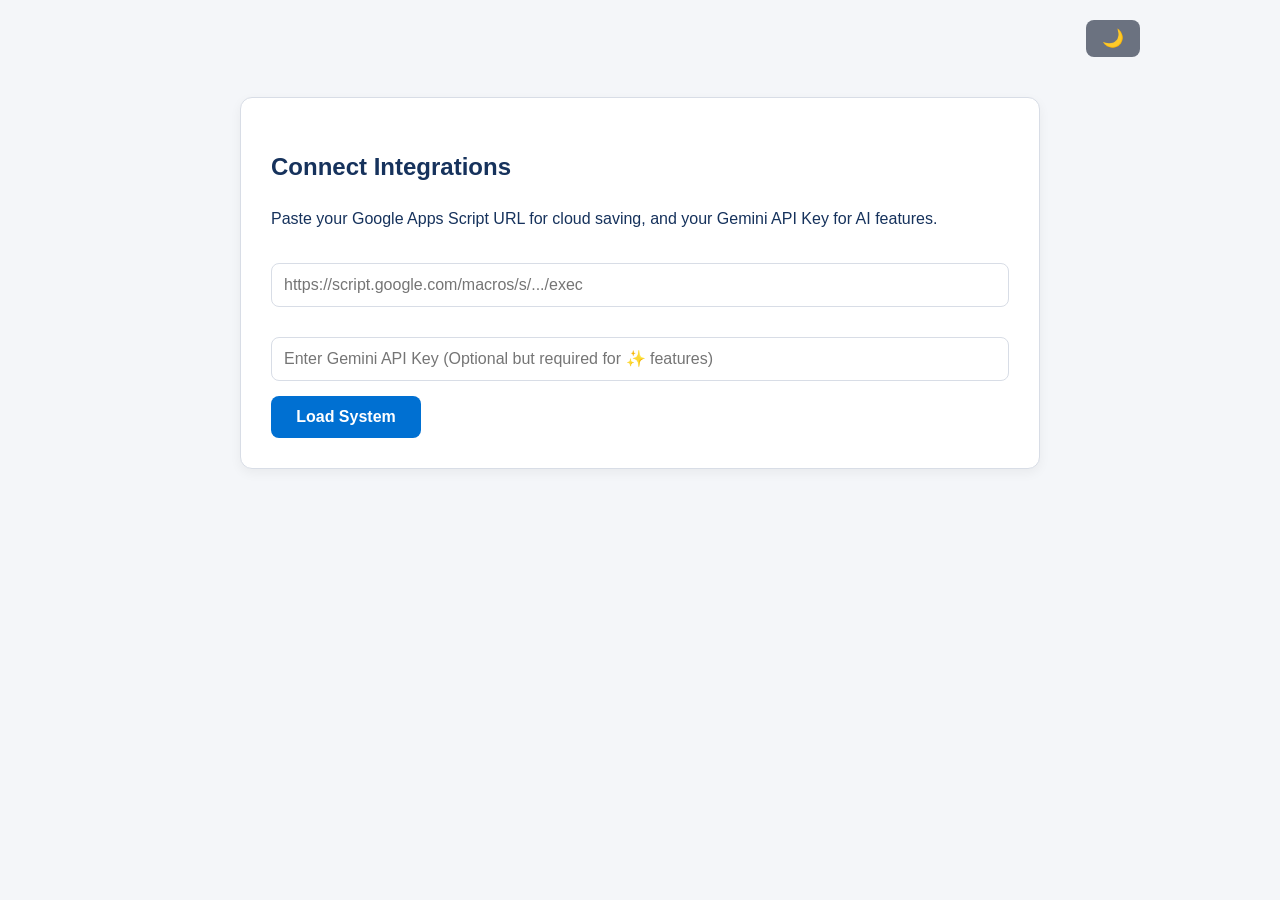
==== Quiz For Prep.html @ ae5a14d4 "Update print statement from 'Hello' to 'Goodbye'" ====
<!DOCTYPE html>
<html lang="en">
<head>
    <meta charset="UTF-8">
    <meta name="viewport" content="width=device-width, initial-scale=1.0">
    <title>Dynamic Quiz</title>
    <style>
        /* Base Light Theme Variables */
        :root { 
            --primary: #0070d2; 
            --primary-hover: #005aab;
            --secondary: #6b7280;
            --secondary-hover: #4b5563;
            --bg: #f4f6f9; 
            --text: #16325c; 
            
            --success: #04844b; 
            --success-bg: #e6f4ea;
            --error: #c23934; 
            --error-bg: #fce8e6;
            --status-text: #000000; 
            
            --warning: #d97706; 
            --warning-hover: #b45309;
            --danger: #b22b27;
            --purple: #8b5cf6;
            --purple-hover: #7c3aed;
            
            --card-bg: #ffffff;
            --border: #d8dde6;
            --option-hover: #f8fbfe;
            --edit-bg: #fffbeb;
            --edit-hover: #fef3c7;
        }

        /* Dark Theme Variables */
        body.dark-theme {
            --primary: #3b82f6; 
            --primary-hover: #60a5fa;
            --secondary: #4b5563;
            --secondary-hover: #374151;
            --bg: #121212; 
            --text: #f3f4f6; 
            
            --success: #34d399; 
            --success-bg: #064e3b; 
            --error: #f87171; 
            --error-bg: #7f1d1d; 
            --status-text: #ffffff; 
            
            --warning: #fbbf24; 
            --warning-hover: #f59e0b;
            --danger: #ef4444;
            --purple: #a78bfa;
            --purple-hover: #8b5cf6;
            
            --card-bg: #1f2937;
            --border: #374151;
            --option-hover: #374151;
            --edit-bg: #422006;
            --edit-hover: #713f12;
        }

        * { box-sizing: border-box; }

        body { 
            font-family: -apple-system, BlinkMacSystemFont, "Segoe UI", Roboto, Helvetica, Arial, sans-serif; 
            background: var(--bg); 
            padding: 20px; 
            line-height: 1.6; 
            color: var(--text); 
            margin: 0; 
            transition: background-color 0.3s ease, color 0.3s ease;
        }
        
        /* Layout */
        .header { display: flex; justify-content: flex-end; gap: 10px; max-width: 1000px; margin: 0 auto 20px auto; flex-wrap: wrap; align-items: center; }
        .app-wrapper { display: flex; gap: 20px; max-width: 1000px; margin: 0 auto 40px auto; align-items: flex-start; }
        .config-container { max-width: 800px; margin: 40px auto; }
        
        .card { 
            background: var(--card-bg); 
            padding: 30px; 
            border-radius: 12px; 
            box-shadow: 0 4px 12px rgba(0,0,0,0.05); 
            border: 1px solid var(--border);
            transition: background-color 0.3s ease, border-color 0.3s ease;
        }

        /* Sidebar / Navigation */
        .sidebar { width: 280px; flex-shrink: 0; }
        .sidebar h3 { margin-top: 0; padding-bottom: 12px; border-bottom: 1px solid var(--border); font-size: 1.1em; transition: border-color 0.3s ease; }
        .nav-grid { display: flex; flex-wrap: wrap; gap: 8px; margin-top: 15px; }
        .nav-btn { 
            width: 42px; height: 42px; 
            border: 1px solid var(--border); 
            background: var(--card-bg); 
            border-radius: 8px; 
            cursor: pointer; 
            font-weight: 600; 
            color: var(--text); 
            display: flex; align-items: center; justify-content: center; 
            transition: all 0.2s ease; 
        }
        .nav-btn:hover { background: var(--option-hover); }
        .nav-btn.active { border: 2px solid var(--text); transform: scale(1.08); z-index: 2; box-shadow: 0 2px 6px rgba(0,0,0,0.2); }
        
        .nav-btn.correct { background: var(--success-bg); color: var(--status-text); border-color: var(--success); }
        .nav-btn.incorrect { background: var(--error-bg); color: var(--status-text); border-color: var(--error); }
        .nav-btn.marked { background: var(--purple) !important; color: white !important; border-color: var(--purple-hover) !important; }
        
        /* Main Quiz Content */
        .main-content { flex: 1; min-width: 0; }
        .q-meta { margin-top: 0; color: var(--secondary); font-size: 0.9em; text-transform: uppercase; letter-spacing: 0.5px; font-weight: 600; display: flex; justify-content: space-between; align-items: center; }
        .score-container { display: flex; align-items: center; gap: 8px; }
        
        .copy-btn {
            background: transparent; border: none; cursor: pointer; font-size: 1.2em;
            padding: 2px 6px; border-radius: 4px; color: inherit; transition: background 0.2s;
            display: flex; align-items: center; justify-content: center;
        }
        .copy-btn:hover:not(:disabled) { background: rgba(128, 128, 128, 0.15); }
        .copy-btn:disabled { opacity: 0.5; cursor: not-allowed; }

        .q-text { font-size: 1.3em; margin-bottom: 25px; font-weight: 600; line-height: 1.4; }
        .edit-badge { background: var(--warning); color: #000; padding: 2px 8px; border-radius: 4px; font-size: 0.8em; font-weight: bold; }
        
        input[type="text"], input[type="password"] { width: 100%; padding: 12px; margin: 15px 0; border: 1px solid var(--border); border-radius: 8px; background: var(--card-bg); color: var(--text); font-size: 16px; }
        textarea { width: 100%; height: 250px; margin: 20px 0; font-family: monospace; padding: 15px; border: 1px solid var(--border); border-radius: 8px; resize: vertical; background: var(--card-bg); color: var(--text); transition: all 0.3s ease; }
        
        /* Buttons */
        .button-group { display: flex; gap: 10px; margin-top: 20px; flex-wrap: wrap; align-items: center; }
        
        button.action-btn { 
            padding: 12px 24px; background: var(--primary); color: white; border: none; 
            cursor: pointer; border-radius: 8px; font-weight: bold; font-size: 16px; 
            transition: background 0.2s ease; flex: 1; 
        }
        button.action-btn:hover:not(:disabled) { background: var(--primary-hover); }
        button.action-btn:disabled { opacity: 0.6; cursor: not-allowed; }
        
        button.btn-warning { background: var(--warning); flex: 0 1 auto; font-size: 14px; padding: 10px 18px; color: #000; }
        button.btn-warning:hover { background: var(--warning-hover); }

        button.btn-mark { background: var(--purple); flex: 0 1 auto; font-size: 14px; padding: 10px 18px; color: white; }
        button.btn-mark:hover { background: var(--purple-hover); }
        button.btn-mark.is-marked { background: transparent; border: 2px solid var(--purple); color: var(--purple); }
        button.btn-mark.is-marked:hover { background: var(--option-hover); }

        .top-btn { 
            padding: 10px 20px; color: white; border: none; cursor: pointer; 
            border-radius: 8px; font-weight: 600; transition: opacity 0.2s;
        }
        .top-btn:hover { opacity: 0.8; }
        
        .clear-btn { background: var(--danger); }
        .restart-btn { background: var(--warning); color: #000; }
        .export-btn { background: var(--success); color: var(--status-text); }
        .theme-btn { background: var(--secondary); font-size: 1.1em; padding: 8px 16px; }
        .api-key-btn { background: var(--purple); font-size: 1.2em; padding: 8px 12px; }
        .notes-btn { background: var(--primary); color: white; } /* New Note button styling */

        /* Sync Status Indicator */
        .sync-status {
            font-size: 14px; font-weight: bold; margin-right: 15px;
            color: var(--secondary); display: flex; align-items: center; gap: 5px;
        }
        .sync-active { color: var(--warning); }
        .sync-success { color: var(--success); }

        /* Explanation UI */
        .explanation-box {
            margin-top: 20px; padding: 15px;
            background: var(--edit-bg); border: 1px dashed var(--warning);
            border-radius: 8px; color: var(--text);
        }
        .explanation-toggle {
            background: none; border: none; font-weight: bold; 
            color: var(--warning-hover); cursor: pointer; padding: 0; font-size: 1em;
        }
        .explanation-toggle:hover { text-decoration: underline; }
        .explanation-content { margin-top: 10px; line-height: 1.5; font-size: 0.95em; min-height: 20px; }

        /* Progress & Review Modals */
        .overlay {
            position: fixed; top: 0; left: 0; width: 100vw; height: 100vh;
            background: rgba(0, 0, 0, 0.6); z-index: 999;
        }
        .progress-modal {
            position: fixed; top: 50%; left: 50%; transform: translate(-50%, -50%);
            z-index: 1000; width: 90%; max-width: 400px; text-align: center;
        }
        
        .review-modal {
            position: fixed; top: 5%; left: 50%; transform: translateX(-50%);
            width: 90%; max-width: 900px; max-height: 90vh; overflow-y: auto; z-index: 1001;
            padding: 30px; display: flex; flex-direction: column;
        }
        
        /* Ensure Notes modal maps similarly to Review Modal but has its own space */
        .notes-modal {
            position: fixed; top: 5%; left: 50%; transform: translateX(-50%);
            width: 90%; max-width: 900px; max-height: 90vh; overflow-y: auto; z-index: 1002;
            padding: 30px; display: flex; flex-direction: column;
        }
        
        .close-review-btn {
            position: absolute; top: 15px; right: 20px; background: none; border: none;
            font-size: 2em; cursor: pointer; color: var(--text); transition: color 0.2s;
        }
        .close-review-btn:hover { color: var(--danger); }

        .hidden { display: none !important; }
        
        /* Options */
        .options-container { display: flex; flex-direction: column; gap: 10px; }
        .option-label { 
            display: flex; align-items: flex-start; padding: 15px 20px; 
            border: 2px solid var(--border); cursor: pointer; border-radius: 8px; 
            transition: all 0.2s ease; font-size: 1.05em; background: var(--card-bg);
        }
        .option-label input { margin-top: 4px; margin-right: 12px; transform: scale(1.2); cursor: pointer; }
        .option-label:hover:not(.disabled) { border-color: var(--primary); background: var(--option-hover); }
        
        .correct { background: var(--success-bg) !important; border-color: var(--success) !important; color: var(--status-text) !important; }
        .incorrect { background: var(--error-bg) !important; border-color: var(--error) !important; color: var(--status-text) !important; }
        
        .edit-mode-label { border-style: dashed; border-color: var(--warning); background: var(--edit-bg); }
        .edit-mode-label:hover { background: var(--edit-hover); }

        input:disabled { cursor: not-allowed; }
        .option-label.disabled { cursor: not-allowed; opacity: 0.85; }

        @media (min-width: 768px) {
            button.action-btn { flex: none; min-width: 150px; }
            .button-group { justify-content: flex-start; }
        }

        @media (max-width: 767px) {
            .app-wrapper { flex-direction: column; }
            .sidebar { width: 100%; order: -1; }
            .nav-grid { max-height: 160px; overflow-y: auto; padding-right: 5px; }
            .card { padding: 20px; }
            .q-text { font-size: 1.15em; }
            .header { justify-content: center; }
            .button-group { flex-direction: row; }
        }
    </style>
</head>
<body>

<div id="progressOverlay" class="overlay hidden"></div>
<div id="progressModal" class="card progress-modal hidden">
    <h3 style="margin-top: 0;">Syncing...</h3>
    <p style="font-size: 0.9em; color: var(--secondary);">Processing sequentially in batches. Please do not close the page.</p>
    <div style="background: var(--border); border-radius: 8px; height: 20px; overflow: hidden; margin: 15px 0;">
        <div id="progressBar" style="background: var(--success); width: 0%; height: 100%; transition: width 0.3s;"></div>
    </div>
    <p id="progressText" style="font-weight: bold; color: var(--text);">0 / 0</p>
    <p id="progressErrorText" style="color: var(--danger); font-weight: bold; font-size: 0.9em; margin-top: 10px; min-height: 20px;"></p>
</div>

<!-- Review Changes Modal -->
<div id="reviewOverlay" class="overlay hidden"></div>
<div id="reviewModal" class="card review-modal hidden">
    <button id="closeReviewBtn" class="close-review-btn" title="Close Review">&times;</button>
    <h2 style="margin-top: 0; padding-right: 30px; color: var(--text);">AI Answer Updates Review</h2>
    <p style="color: var(--secondary); margin-top: 0;">The following questions had their correct answers modified by the AI batch check:</p>
    <div id="reviewContent" style="display: flex; flex-direction: column; gap: 15px; margin-top: 15px;"></div>
</div>

<!-- Notes Modal -->
<div id="notesOverlay" class="overlay hidden"></div>
<div id="notesModal" class="card notes-modal hidden">
    <button id="closeNotesBtn" class="close-review-btn" title="Close Notes">&times;</button>
    <h2 style="margin-top: 0; padding-right: 30px; color: var(--text);">Study Notes</h2>
    <p style="color: var(--secondary); margin-top: 0;">Concise, auto-generated notes based on quiz explanations.</p>
    <div id="notesContent" style="display: flex; flex-direction: column; gap: 10px; margin-top: 15px; font-size: 1.05em; line-height: 1.7; white-space: pre-wrap;"></div>
</div>

<div class="header">
    <div id="syncIndicator" class="sync-status hidden">☁️ Cloud Synced</div>
    <button id="themeToggleBtn" class="top-btn theme-btn" title="Toggle Theme">🌙</button>
    <button id="changeApiKeyBtn" class="top-btn api-key-btn hidden" title="Change API Key">🔑</button>
    <button id="checkAllBtn" class="top-btn hidden" title="Check All Questions with AI" style="background: var(--purple);">⭐ Check All</button>
    <button id="notesBtn" class="top-btn notes-btn hidden" title="Generate AI Study Notes">📝 Notes</button>
    <button id="reuploadBtn" class="top-btn theme-btn hidden" title="Upload New JSON" style="background: var(--primary);">📂 New JSON</button>
    <button id="exportJsonBtn" class="top-btn export-btn hidden">Copy JSON</button>
    <button id="restartQuizBtn" class="top-btn restart-btn hidden">Restart Quiz</button>
    <button id="clearCacheBtn" class="top-btn clear-btn hidden">Unlink Services</button>
</div>

<div id="configScreen" class="config-container card">
    <h2>Connect Integrations</h2>
    <p>Paste your Google Apps Script URL for cloud saving, and your Gemini API Key for AI features.</p>
    <input type="text" id="scriptUrlInput" placeholder="https://script.google.com/macros/s/.../exec">
    <input type="password" id="geminiApiKeyInput" placeholder="Enter Gemini API Key (Optional but required for ✨ features)">
    <button id="loadBtn" class="action-btn">Load System</button>
    <p id="loadingMsg" class="hidden" style="color: var(--primary); font-weight: bold; margin-top: 15px;">⏳ Communicating with Google Drive...</p>
</div>

<div id="jsonInputScreen" class="config-container card hidden">
    <h2 id="jsonScreenTitle">Upload Quiz Data</h2>
    <p id="jsonScreenDesc">Paste your JSON array of questions here:</p>
    <textarea id="jsonInput" placeholder='[
  {
    "question": "What is the capital of France?",
    "options": ["Berlin", "London", "Paris", "Rome"],
    "correctAnswers": [2]
  }
]'></textarea>
    <div class="button-group" style="margin-top: 0;">
        <button id="saveNewJsonBtn" class="action-btn">Save to Cloud & Start</button>
        <button id="cancelJsonBtn" class="action-btn btn-warning hidden">Cancel</button>
    </div>
</div>

<div id="quizApp" class="app-wrapper hidden">
    <div class="sidebar card">
        <h3>Quiz Progress</h3>
        <div id="navGrid" class="nav-grid"></div>
    </div>

    <div class="main-content card">
        <h3 id="qMeta" class="q-meta">
            <span id="qCount"></span>
            <div class="score-container">
                <span id="qScore"></span>
                <button id="geminiHelpBtn" class="copy-btn" title="Ask AI to verify answer & explain">✨</button>
                <button id="copyQBtn" class="copy-btn" title="Copy Question to Clipboard">📋</button>
            </div>
        </h3>
        <div id="qText" class="q-text"></div>
        <div id="options" class="options-container"></div>
        
        <div id="explanationContainer" class="explanation-box">
            <button id="toggleExplanationBtn" class="explanation-toggle">Show Explanation</button>
            <div id="explanationText" class="explanation-content hidden"></div>
        </div>

        <div class="button-group">
            <button id="submitBtn" class="action-btn">Submit</button>
            <button id="nextBtn" class="action-btn hidden">Next</button>
            
            <button id="markBtn" class="action-btn btn-mark hidden">Mark Question</button>
            
            <button id="fixJsonBtn" class="action-btn btn-warning hidden">Fix Correct Answer</button>
            <button id="saveDataBtn" class="action-btn btn-warning hidden" style="background: var(--warning); color: #000;">Save to Cloud</button>
            <button id="cancelEditBtn" class="action-btn btn-warning hidden" style="background: var(--secondary); color: white;">Cancel</button>
        </div>
    </div>
</div>

<script>
    let quizData = [];
    let curIdx = 0;
    let isEditingData = false;
    let appsScriptUrl = "";
    let globalNotes = null; // New variable to store generated notes

    // Helper for sleep/delays
    const delay = (ms) => new Promise(resolve => setTimeout(resolve, ms));

    document.addEventListener('DOMContentLoaded', () => {
        // Theme logic
        const themeBtn = document.getElementById('themeToggleBtn');
        if (localStorage.getItem('quizTheme') === 'dark') {
            document.body.classList.add('dark-theme');
            themeBtn.innerText = '☀️';
        } else {
            themeBtn.innerText = '🌙';
        }
        themeBtn.addEventListener('click', toggleTheme);

        // Populate Config Data
        const savedUrl = localStorage.getItem('gasWebUrl');
        const savedApiKey = localStorage.getItem('geminiApiKey');
        if (savedUrl) document.getElementById('scriptUrlInput').value = savedUrl;
        if (savedApiKey) document.getElementById('geminiApiKeyInput').value = savedApiKey;

        // Core Listeners
        document.getElementById('loadBtn').addEventListener('click', () => initiateLoad(true));
        document.getElementById('clearCacheBtn').addEventListener('click', unlinkDrive);
        document.getElementById('restartQuizBtn').addEventListener('click', restartQuiz);
        document.getElementById('exportJsonBtn').addEventListener('click', exportJSON);
        document.getElementById('copyQBtn').addEventListener('click', copyQuestion);
        
        // Settings / Config Listeners
        document.getElementById('changeApiKeyBtn').addEventListener('click', changeApiKey);
        document.getElementById('checkAllBtn').addEventListener('click', checkAllWithGemini);
        
        // Notes Feature Listeners
        document.getElementById('notesBtn').addEventListener('click', handleNotesGeneration);
        document.getElementById('closeNotesBtn').addEventListener('click', closeNotesModal);

        // JSON Upload Listeners
        document.getElementById('reuploadBtn').addEventListener('click', showReuploadScreen);
        document.getElementById('saveNewJsonBtn').addEventListener('click', handleNewJsonSubmit);
        document.getElementById('cancelJsonBtn').addEventListener('click', cancelReupload);
        
        // Quiz Interactions
        document.getElementById('submitBtn').addEventListener('click', submitAnswer);
        document.getElementById('nextBtn').addEventListener('click', nextQuestion);
        document.getElementById('markBtn').addEventListener('click', toggleMark);
        document.getElementById('fixJsonBtn').addEventListener('click', startEditData);
        document.getElementById('saveDataBtn').addEventListener('click', saveEditedData);
        document.getElementById('cancelEditBtn').addEventListener('click', () => { isEditingData = false; renderQ(); });

        // AI Integrations
        document.getElementById('geminiHelpBtn').addEventListener('click', fetchGeminiAnswer);
        document.getElementById('toggleExplanationBtn').addEventListener('click', toggleExplanation);

        // Review Modal listeners
        document.getElementById('closeReviewBtn').addEventListener('click', closeReviewModal);

        if (savedUrl) initiateLoad(false);
    });

    function toggleTheme() {
        const body = document.body;
        body.classList.toggle('dark-theme');
        const btn = document.getElementById('themeToggleBtn');
        
        if (body.classList.contains('dark-theme')) {
            localStorage.setItem('quizTheme', 'dark');
            btn.innerText = '☀️';
        } else {
            localStorage.setItem('quizTheme', 'light');
            btn.innerText = '🌙';
        }
    }

    function unlinkDrive() {
        if(!confirm("Are you sure? This will disconnect the app from Google Drive & clear your API key.")) return;
        localStorage.removeItem('gasWebUrl');
        localStorage.removeItem('geminiApiKey');
        localStorage.removeItem('quizDataFull');
        localStorage.removeItem('quizProgress');
        localStorage.removeItem('quizNotes'); // clear cached notes
        location.reload();
    }

    function changeApiKey() {
        const currentKey = localStorage.getItem('geminiApiKey') || '';
        const newKey = prompt("Enter your Gemini API Key:\n\n(Leave blank to remove the key)", currentKey);
        
        if (newKey !== null) {
            const trimmed = newKey.trim();
            if (trimmed) {
                localStorage.setItem('geminiApiKey', trimmed);
                alert("API Key updated successfully!");
            } else {
                localStorage.removeItem('geminiApiKey');
                alert("API Key removed. AI features will be disabled until you add a new one.");
            }
        }
    }

    function updateSyncStatus(status) {
        const indicator = document.getElementById('syncIndicator');
        if(status === 'saving') {
            indicator.className = 'sync-status sync-active';
            indicator.innerText = '🔄 Saving to Drive...';
        } else if (status === 'success') {
            indicator.className = 'sync-status sync-success';
            indicator.innerText = '☁️ Synced to Drive';
        } else if (status === 'error') {
            indicator.className = 'sync-status';
            indicator.style.color = 'var(--danger)';
            indicator.innerText = '❌ Sync Failed';
        }
    }

    // --- CLOUD SYNC LOGIC ---

    async function initiateLoad(isManual) {
        const urlInput = document.getElementById('scriptUrlInput').value.trim();
        const geminiInput = document.getElementById('geminiApiKeyInput').value.trim();

        if (!urlInput) {
            alert("Please paste the Google Apps Script URL.");
            return;
        }
        
        appsScriptUrl = urlInput;
        if (geminiInput) localStorage.setItem('geminiApiKey', geminiInput);

        const loadingMsg = document.getElementById('loadingMsg');
        loadingMsg.classList.remove('hidden');
        document.getElementById('loadBtn').disabled = true;

        try {
            const cachedData = localStorage.getItem('quizDataFull');
            let useLocalCache = false;

            if (isManual && cachedData && cachedData !== "[]" && cachedData !== "null") {
                useLocalCache = confirm("Local saved progress was found on this device.\n\nClick 'OK' to upload and sync this local data TO the cloud.\nClick 'Cancel' to overwrite it and fetch data FROM the cloud.");
            }

            if (useLocalCache) {
                loadingMsg.innerText = "⏳ Uploading local save to Google Drive...";
                quizData = JSON.parse(cachedData);
                curIdx = parseInt(localStorage.getItem('quizProgress')) || 0;
                globalNotes = localStorage.getItem('quizNotes') || null;
                
                const payload = { curIdx: curIdx, quizData: quizData, quizNotes: globalNotes };
                await fetch(appsScriptUrl, {
                    method: 'POST',
                    body: JSON.stringify(payload),
                    headers: { 'Content-Type': 'text/plain;charset=utf-8' } 
                });
                
                localStorage.setItem('gasWebUrl', appsScriptUrl);
                startApp();
            } else {
                loadingMsg.innerText = "⏳ Fetching from Google Drive...";
                const response = await fetch(appsScriptUrl);
                const data = await response.json();
                
                let loadedQuizData = [];
                let loadedIdx = 0;

                if (Array.isArray(data)) {
                    loadedQuizData = data;
                } else if (data.quizData) {
                    loadedQuizData = data.quizData;
                    loadedIdx = data.curIdx || 0;
                    globalNotes = data.quizNotes || null; 
                }

                if (loadedQuizData.length === 0) {
                    localStorage.setItem('gasWebUrl', appsScriptUrl);
                    document.getElementById('configScreen').classList.add('hidden');
                    document.getElementById('jsonInputScreen').classList.remove('hidden');
                    document.getElementById('jsonScreenTitle').innerText = "Initialize Cloud File";
                    document.getElementById('jsonScreenDesc').innerText = "Your Google Drive file is currently empty. Paste your JSON array below to initialize it.";
                    document.getElementById('cancelJsonBtn').classList.add('hidden');
                } else {
                    quizData = loadedQuizData.map(q => ({ 
                        ...q, 
                        userAnswer: q.userAnswer || null, 
                        status: q.status || null, 
                        marked: q.marked || false,
                        explanation: q.explanation || null
                    }));
                    curIdx = loadedIdx;
                    saveState();
                    localStorage.setItem('gasWebUrl', appsScriptUrl);
                    startApp();
                }
            }
        } catch (error) {
            console.error(error);
            alert("Failed to communicate with Google Drive. Make sure the Web App URL is correct and deployed for 'Anyone'.");
        } finally {
            loadingMsg.classList.add('hidden');
            loadingMsg.innerText = "⏳ Communicating with Google Drive... "; 
            document.getElementById('loadBtn').disabled = false;
        }
    }

    async function syncStateToDrive() {
        if (!appsScriptUrl) return;
        updateSyncStatus('saving');
        saveState();
        const payload = { curIdx: curIdx, quizData: quizData, quizNotes: globalNotes };

        try {
            await fetch(appsScriptUrl, {
                method: 'POST',
                body: JSON.stringify(payload),
                headers: { 'Content-Type': 'text/plain;charset=utf-8' } 
            });
            updateSyncStatus('success');
        } catch (e) {
            console.error("Sync failed", e);
            updateSyncStatus('error');
        }
    }

    function saveState() {
        localStorage.setItem('quizDataFull', JSON.stringify(quizData));
        localStorage.setItem('quizProgress', curIdx);
        localStorage.setItem('quizNotes', globalNotes || "");
    }

    // --- HELPER FOR FORMATTING INDICES TO LETTERS ---
    function formatIndicesToLetters(indicesArray) {
        if (!indicesArray || indicesArray.length === 0) return "None";
        const letters = indicesArray.map(i => String.fromCharCode(65 + i)).join(', ');
        return indicesArray.length > 1 ? `Options ${letters}` : `Option ${letters}`;
    }

    // --- CENTRALIZED GEMINI FALLBACK AND RETRY EXECUTOR ---
    async function executeGeminiRequest(prompt, apiKey) {
        let model = 'gemini-3.6-flash';
        
        let response = await fetch(`https://generativelanguage.googleapis.com/v1beta/models/${model}:generateContent?key=${apiKey}`, {
            method: 'POST',
            headers: { 'Content-Type': 'application/json' },
            body: JSON.stringify({
                contents: [{ parts: [{ text: prompt }] }],
                generationConfig: { response_mime_type: "application/json" }
            })
        });

        // Check if primary request returns status code 459
        if (response.status === 459) {
            // Retry once with the primary model
            response = await fetch(`https://generativelanguage.googleapis.com/v1beta/models/${model}:generateContent?key=${apiKey}`, {
                method: 'POST',
                headers: { 'Content-Type': 'application/json' },
                body: JSON.stringify({
                    contents: [{ parts: [{ text: prompt }] }],
                    generationConfig: { response_mime_type: "application/json" }
                })
            });

            // If it fails again (either another 459 or other bad request status), switch context to the fallback model
            if (response.status === 459 || !response.ok) {
                model = 'gemini-3-flash-preview';
                response = await fetch(`https://generativelanguage.googleapis.com/v1beta/models/${model}:generateContent?key=${apiKey}`, {
                    method: 'POST',
                    headers: { 'Content-Type': 'application/json' },
                    body: JSON.stringify({
                        contents: [{ parts: [{ text: prompt }] }],
                        generationConfig: { response_mime_type: "application/json" }
                    })
                });
            }
        }

        if (!response.ok) {
            const errData = await response.json().catch(() => ({}));
            throw new Error(errData.error?.message || `HTTP Status ${response.status}`);
        }
        
        const data = await response.json();
        return data.candidates[0].content.parts[0].text;
    }

    // --- NOTES GENERATION MODAL LOGIC ---
    async function handleNotesGeneration() {
        if (globalNotes) {
            renderNotesModal(globalNotes);
            return;
        }

        const apiKey = localStorage.getItem('geminiApiKey');
        if (!apiKey) {
            alert("No API key found. Please click the '🔑' button at the top to add your API Key to generate notes.");
            return;
        }

        const explanations = quizData.map(q => q.explanation).filter(exp => exp && exp.trim() !== "");
        
        if (explanations.length === 0) {
            alert("No explanations found in the quiz data. Please generate explanations using AI (✨ or ⭐ Check All) first.");
            return;
        }

        const combinedExplanations = explanations.join("\n\n");

        const prompt = `You are a study assistant. Combine the following quiz explanations and summarize them into a highly concise, precise set of bullet points (use standard markdown bullet points). 
Make the notes as short and concise as possible, keeping only crucial facts to easily remember.

Return strictly a valid JSON object matching this schema:
{
  "notes": "string (your formatted markdown bullet points)"
}

Explanations:
${combinedExplanations}`;

        const notesBtn = document.getElementById('notesBtn');
        const originalText = notesBtn.innerText;
        notesBtn.innerText = '⏳ Generating...';
        notesBtn.disabled = true;

        try {
            const rawOutput = await executeGeminiRequest(prompt, apiKey);
            const result = JSON.parse(rawOutput);

            if (result && result.notes) {
                globalNotes = result.notes;
                syncStateToDrive(); 
                renderNotesModal(globalNotes);
            } else {
                throw new Error("Invalid output format returned by AI.");
            }
        } catch (err) {
            console.error("Notes Generation Error:", err);
            alert(`Failed to generate notes: ${err.message}`);
        } finally {
            notesBtn.innerText = originalText;
            notesBtn.disabled = false;
        }
    }

    function renderNotesModal(notesText) {
        // Convert simple markdown strong formatting to HTML
        let htmlContent = notesText.replace(/\*\*(.*?)\*\*/g, '<strong>$1</strong>');
        document.getElementById('notesContent').innerHTML = htmlContent;
        
        document.getElementById('notesOverlay').classList.remove('hidden');
        document.getElementById('notesModal').classList.remove('hidden');
    }

    function closeNotesModal() {
        document.getElementById('notesOverlay').classList.add('hidden');
        document.getElementById('notesModal').classList.add('hidden');
    }


    // --- AI BATCH CHECK ALL LOGIC ---
    async function checkAllWithGemini() {
        const apiKey = localStorage.getItem('geminiApiKey');
        if (!apiKey) {
            alert("No API key found. Please click the '🔑' button at the top to add your API Key.");
            return;
        }

        if(!confirm("Are you sure you want to proceed? This will check ALL questions in batches to respect free tier limits and automatically update JSON data. It may take some time depending on quiz length.")) return;

        const overlay = document.getElementById('progressOverlay');
        const modal = document.getElementById('progressModal');
        const bar = document.getElementById('progressBar');
        const text = document.getElementById('progressText');
        const errorText = document.getElementById('progressErrorText');
        
        overlay.classList.remove('hidden');
        modal.classList.remove('hidden');

        let completed = 0;
        const total = quizData.length;
        bar.style.width = '0%';
        text.innerText = `0 / ${total}`;
        errorText.innerText = "";

        let dataUpdated = false;
        let changedQuestions = [];
        const batchSize = 20;

        for (let i = 0; i < total; i += batchSize) {
            const batch = quizData.slice(i, i + batchSize);
            
            const batchPrompt = batch.map((q, idx) => {
                const optionsString = q.options.map((opt, oIdx) => `[Index ${oIdx}]: ${opt}`).join('\n');
                return `Question ID: ${i + idx}\nQuestion: ${q.question}\nOptions:\n${optionsString}`;
            }).join('\n\n');

            const prompt = `You are a technical quiz assistant. Given the following batch of questions, return the correct option index (or indices if multiple) and a brief explanation (max 400 characters) for each.

Return strictly a valid JSON array of objects matching this schema, exactly in the order the questions were provided, no markdown blocks:
[
  {
    "correctAnswers": [number, ...],
    "explanation": "string (under 400 chars)"
  }
]

Questions:
${batchPrompt}`;

            let success = false;
            while (!success) {
                try {
                    errorText.innerText = "";
                    
                    const rawOutput = await executeGeminiRequest(prompt, apiKey);
                    const results = JSON.parse(rawOutput);

                    if (!Array.isArray(results) || results.length !== batch.length) {
                         throw new Error("AI returned incorrect number of results in batch array.");
                    }

                    results.forEach((result, idx) => {
                        const q = quizData[i + idx];
                        const oldAnswers = q.correctAnswers;
                        const newAnswers = result.correctAnswers;
                        const isSame = newAnswers.length === oldAnswers.length && newAnswers.every(val => oldAnswers.includes(val));

                        if (!isSame) {
                            changedQuestions.push({
                                index: i + idx,
                                question: q.question,
                                options: q.options,
                                oldAnswers: [...oldAnswers],
                                newAnswers: [...newAnswers]
                            });

                            q.correctAnswers = newAnswers;
                            if (q.userAnswer !== null) {
                                const isUserCorrect = q.userAnswer.length === q.correctAnswers.length && q.userAnswer.every(val => q.correctAnswers.includes(val));
                                q.status = isUserCorrect ? 'correct' : 'incorrect';
                            }
                            dataUpdated = true;
                        }
                        
                        if (q.explanation !== result.explanation) {
                            q.explanation = result.explanation;
                            dataUpdated = true; 
                        }
                    });
                    
                    success = true; 
                } catch (err) {
                    console.error("Batch Check Error:", err);
                    for(let sec = 60; sec > 0; sec--) {
                        errorText.style.color = "var(--danger)";
                        errorText.innerText = `Request failed (${err.message}). Retrying in ${sec}s...`;
                        await delay(1000);
                    }
                    errorText.innerText = "Retrying now...";
                }
            }

            completed += batch.length;
            bar.style.width = `${Math.round((completed / total) * 100)}%`;
            text.innerText = `${completed} / ${total}`;

            // Add a 15-second pause between batches to enforce the strictly capped 4 RPM limit.
            if (completed < total) {
                for (let sec = 15; sec > 0; sec--) {
                    errorText.style.color = "var(--warning)";
                    errorText.innerText = `Rate limit: Waiting ${sec}s before next batch...`;
                    await delay(1000);
                }
                errorText.style.color = "var(--danger)";
                errorText.innerText = "";
            }
        }

        overlay.classList.add('hidden');
        modal.classList.add('hidden');

        if (dataUpdated) {
            syncStateToDrive();
        } else {
            saveState();
        }
        
        renderQ();
        renderSidebar();
        
        if (changedQuestions.length > 0) {
            showReviewModal(changedQuestions);
        } else {
            alert("Answers and explanations have been successfully synced! No correct answers needed to be updated.");
        }
    }

    // --- REVIEW MODAL LOGIC ---
    function showReviewModal(changes) {
        const overlay = document.getElementById('reviewOverlay');
        const modal = document.getElementById('reviewModal');
        const content = document.getElementById('reviewContent');
        
        content.innerHTML = '';
        
        changes.forEach(change => {
            const oldText = change.oldAnswers.map(idx => change.options[idx]).join(' <br> ') || 'None';
            const newText = change.newAnswers.map(idx => change.options[idx]).join(' <br> ') || 'None';
            
            const div = document.createElement('div');
            div.style.padding = '20px';
            div.style.border = '1px solid var(--border)';
            div.style.borderRadius = '8px';
            div.style.background = 'var(--bg)';
            
            div.innerHTML = `
                <p style="font-weight: 600; margin-top: 0; font-size: 1.1em; color: var(--text);">Question ${change.index + 1}: ${change.question}</p>
                <div style="display: flex; gap: 20px; flex-wrap: wrap; margin-top: 15px;">
                    <div style="flex: 1; min-width: 200px; padding: 15px; background: var(--error-bg); border-radius: 6px; border: 1px solid var(--error); color: var(--status-text);">
                        <strong style="display: block; margin-bottom: 8px;">Old Answer: ${formatIndicesToLetters(change.oldAnswers)}</strong>
                        ${oldText}
                    </div>
                    <div style="flex: 1; min-width: 200px; padding: 15px; background: var(--success-bg); border-radius: 6px; border: 1px solid var(--success); color: var(--status-text);">
                        <strong style="display: block; margin-bottom: 8px;">New Answer: ${formatIndicesToLetters(change.newAnswers)}</strong>
                        ${newText}
                    </div>
                </div>
            `;
            content.appendChild(div);
        });
        
        overlay.classList.remove('hidden');
        modal.classList.remove('hidden');
    }

    function closeReviewModal() {
        document.getElementById('reviewOverlay').classList.add('hidden');
        document.getElementById('reviewModal').classList.add('hidden');
    }

    // --- AI SINGLE QUESTION LOGIC ---
    async function fetchGeminiAnswer() {
        const apiKey = localStorage.getItem('geminiApiKey');
        if (!apiKey) {
            alert("No API key found. Please click the '🔑' button at the top to add your API Key.");
            return;
        }

        const q = quizData[curIdx];
        const geminiBtn = document.getElementById('geminiHelpBtn');
        geminiBtn.innerText = '⏳';
        geminiBtn.disabled = true;

        const optionsString = q.options.map((opt, i) => `[Index ${i}]: ${opt}`).join('\n');
        const prompt = `
You are a technical quiz assistant. Given the question and options below, return the correct option index (or indices if multiple) and a brief explanation (max 400 characters). 
Question: ${q.question}
Options:
${optionsString}

Return strictly a valid JSON object matching this schema, no markdown blocks:
{
    "correctAnswers": [number, ...],
    "explanation": "string (under 400 chars)"
}`;

        try {
            const rawOutput = await executeGeminiRequest(prompt, apiKey);
            const result = JSON.parse(rawOutput);

            const oldAnswers = q.correctAnswers;
            const newAnswers = result.correctAnswers;
            const isSame = newAnswers.length === oldAnswers.length && newAnswers.every(val => oldAnswers.includes(val));

            let dataUpdated = false;
            
            if (!isSame) {
                const formattedNew = formatIndicesToLetters(newAnswers);
                const formattedOld = formatIndicesToLetters(oldAnswers);
                
                const userConfirmed = confirm(`The AI suggests the correct answer is: ${formattedNew}.\nYour JSON currently has: ${formattedOld}.\n\nDo you want to update your JSON DB with this answer?`);
                
                if (userConfirmed) {
                    q.correctAnswers = newAnswers;
                    if (q.userAnswer !== null) {
                        const isUserCorrect = q.userAnswer.length === q.correctAnswers.length && q.userAnswer.every(val => q.correctAnswers.includes(val));
                        q.status = isUserCorrect ? 'correct' : 'incorrect';
                    }
                    dataUpdated = true;
                }
            }

            q.explanation = result.explanation;
            
            if (dataUpdated) {
                syncStateToDrive();
            } else {
                saveState();
            }
            
            renderQ();
            
            document.getElementById('explanationText').classList.remove('hidden');
            document.getElementById('toggleExplanationBtn').innerText = "Hide Explanation";

        } catch (err) {
            console.error("AI Error:", err);
            alert(`Failed to reach AI: ${err.message}\n\nPlease check your console or ensure your API key is valid by clicking the '🔑' button above.`);
        } finally {
            geminiBtn.innerText = '✨';
            geminiBtn.disabled = false;
        }
    }

    function toggleExplanation() {
        const expText = document.getElementById('explanationText');
        const toggleBtn = document.getElementById('toggleExplanationBtn');
        if (expText.classList.contains('hidden')) {
            expText.classList.remove('hidden');
            toggleBtn.innerText = "Hide Explanation";
        } else {
            expText.classList.add('hidden');
            toggleBtn.innerText = "Show Explanation";
        }
    }


    // --- NEW JSON UPLOAD LOGIC ---

    function showReuploadScreen() {
        if(!confirm("Warning: Pasting new JSON will overwrite your current cloud file and reset all progress. Do you wish to continue?")) return;
        
        document.getElementById('quizApp').classList.add('hidden');
        document.getElementById('exportJsonBtn').classList.add('hidden');
        document.getElementById('restartQuizBtn').classList.add('hidden');
        document.getElementById('reuploadBtn').classList.add('hidden');
        document.getElementById('changeApiKeyBtn').classList.add('hidden');
        document.getElementById('checkAllBtn').classList.add('hidden');
        document.getElementById('notesBtn').classList.add('hidden');
        
        document.getElementById('jsonInputScreen').classList.remove('hidden');
        document.getElementById('jsonScreenTitle').innerText = "Upload New JSON";
        document.getElementById('jsonScreenDesc').innerText = "Paste your new JSON array below to completely overwrite your existing cloud file:";
        document.getElementById('cancelJsonBtn').classList.remove('hidden');
        document.getElementById('jsonInput').value = ""; 
    }

    function cancelReupload() {
        document.getElementById('jsonInputScreen').classList.add('hidden');
        startApp();
    }

    function handleNewJsonSubmit() {
        try {
            const rawData = JSON.parse(document.getElementById('jsonInput').value);
            
            if(!Array.isArray(rawData) || rawData.length === 0) {
                throw new Error("Data must be a non-empty array");
            }

            quizData = rawData.map(q => ({
                ...q,
                userAnswer: null, 
                status: null,
                marked: false,
                explanation: null
            }));
            curIdx = 0;
            globalNotes = null; // Clear old notes when uploading new JSON
            
            document.getElementById('jsonInputScreen').classList.add('hidden');
            
            syncStateToDrive(); 
            startApp();
            
        } catch(e) { 
            alert("Invalid JSON format! Please ensure you pasted a valid JSON array matching the placeholder structure."); 
            console.error(e);
        }
    }

    // --- CORE APP LOGIC ---

    function startApp() {
        document.getElementById('configScreen').classList.add('hidden');
        document.getElementById('jsonInputScreen').classList.add('hidden');
        document.getElementById('quizApp').classList.remove('hidden');
        
        document.getElementById('syncIndicator').classList.remove('hidden');
        updateSyncStatus('success');
        
        document.getElementById('reuploadBtn').classList.remove('hidden');
        document.getElementById('changeApiKeyBtn').classList.remove('hidden');
        document.getElementById('checkAllBtn').classList.remove('hidden');
        document.getElementById('notesBtn').classList.remove('hidden');
        document.getElementById('clearCacheBtn').classList.remove('hidden');
        document.getElementById('restartQuizBtn').classList.remove('hidden');
        document.getElementById('exportJsonBtn').classList.remove('hidden');
        
        renderSidebar();
        renderQ();
    }

    function restartQuiz() {
        if(!confirm("Restart the quiz? Progress will be lost, but your modified JSON answers and marked questions will be kept.")) return;
        
        quizData.forEach(q => {
            q.userAnswer = null;
            q.status = null;
        });
        
        curIdx = 0;
        isEditingData = false;
        
        syncStateToDrive();
        renderSidebar();
        renderQ();
    }

    function copyToClipboard(text, onSuccess, onError) {
        if (navigator.clipboard && window.isSecureContext) {
            navigator.clipboard.writeText(text).then(onSuccess).catch(() => fallbackCopy(text, onSuccess, onError));
        } else {
            fallbackCopy(text, onSuccess, onError);
        }
    }

    function fallbackCopy(text, onSuccess, onError) {
        const textArea = document.createElement("textarea");
        textArea.value = text;
        textArea.style.position = "fixed"; textArea.style.top = "-999999px";
        document.body.appendChild(textArea);
        textArea.focus(); textArea.select();
        textArea.setSelectionRange(0, 999999); 
        try {
            if (document.execCommand('copy') && onSuccess) onSuccess();
            else if (onError) onError(new Error("Browser rejected copy."));
        } catch (err) { if(onError) onError(err); }
        document.body.removeChild(textArea);
    }

    function exportJSON() {
        const cleanData = quizData.map(({ userAnswer, status, marked, explanation, ...rest }) => rest);
        const textToCopy = JSON.stringify(cleanData, null, 4);
        
        copyToClipboard(
            textToCopy,
            () => alert("Cleaned JSON copied to clipboard!"),
            (err) => alert("Failed to copy.")
        );
    }

    function copyQuestion() {
        const q = quizData[curIdx];
        let copyText = `Question: ${q.question}\n\n`;
        const letters = ['A', 'B', 'C', 'D', 'E', 'F', 'G', 'H'];
        
        q.options.forEach((opt, i) => {
            copyText += `${letters[i] || (i+1)}) ${opt}\n`;
        });

        copyToClipboard(
            copyText,
            () => {
                const btn = document.getElementById('copyQBtn');
                const originalHTML = btn.innerHTML;
                btn.innerHTML = '✅';
                setTimeout(() => { btn.innerHTML = originalHTML; }, 1500);
            },
            (err) => alert("Failed to copy question.")
        );
    }

    function goToQuestion(index) {
        if (isEditingData) {
            if(!confirm("You are editing the correct answer. Discard changes?")) return;
            isEditingData = false;
        }
        curIdx = index;
        syncStateToDrive(); 
        renderSidebar(); 
        renderQ();
    }

    function renderSidebar() {
        const navGrid = document.getElementById('navGrid');
        navGrid.innerHTML = '';
        
        quizData.forEach((q, i) => {
            const btn = document.createElement('button');
            btn.className = 'nav-btn';
            btn.innerText = i + 1;
            
            if (q.marked) btn.classList.add('marked');
            else if (q.status === 'correct') btn.classList.add('correct');
            else if (q.status === 'incorrect') btn.classList.add('incorrect');
            
            if (i === curIdx) btn.classList.add('active');
            
            btn.addEventListener('click', () => goToQuestion(i));
            navGrid.appendChild(btn);
        });
    }

    function renderQ() {
        const q = quizData[curIdx];
        const currentScore = quizData.filter(x => x.status === 'correct').length;
        
        let metaText = `Question ${curIdx + 1} of ${quizData.length}`;
        if (isEditingData) metaText += ` <span class="edit-badge">EDITING CLOUD DATA</span>`;
        
        document.getElementById('qCount').innerHTML = metaText;
        document.getElementById('qScore').innerText = `Score: ${currentScore}`;
        document.getElementById('qText').innerText = q.question;
        
        const optCont = document.getElementById('options');
        optCont.innerHTML = '';
        
        const inputType = q.correctAnswers.length > 1 ? 'checkbox' : 'radio';
        const isAnswered = q.status !== null;
        
        q.options.forEach((o, i) => {
            const label = document.createElement('label');
            label.className = 'option-label';
            
            const input = document.createElement('input');
            input.type = inputType;
            input.name = 'quizOption';
            input.value = i;
            
            if (isEditingData) {
                input.disabled = false;
                label.classList.add('edit-mode-label');
                if (q.correctAnswers.includes(i)) input.checked = true;
            } else if (isAnswered) {
                input.disabled = true;
                label.classList.add('disabled');
                
                if (q.userAnswer && q.userAnswer.includes(i)) input.checked = true;
                if (q.correctAnswers.includes(i)) label.classList.add('correct');
                else if (q.userAnswer && q.userAnswer.includes(i)) label.classList.add('incorrect');
            }
            
            label.appendChild(input);
            label.appendChild(document.createTextNode(' ' + o));
            optCont.appendChild(label);
        });

        const explanationText = document.getElementById('explanationText');
        const toggleExplanationBtn = document.getElementById('toggleExplanationBtn');
        
        explanationText.classList.add('hidden'); 
        toggleExplanationBtn.innerText = "Show Explanation";
        explanationText.innerText = q.explanation ? q.explanation : ""; 

        // Button Visibility
        const submitBtn = document.getElementById('submitBtn');
        const nextBtn = document.getElementById('nextBtn');
        const markBtn = document.getElementById('markBtn');
        const fixJsonBtn = document.getElementById('fixJsonBtn');
        const saveDataBtn = document.getElementById('saveDataBtn');
        const cancelEditBtn = document.getElementById('cancelEditBtn');
        
        markBtn.classList.remove('hidden');
        if (q.marked) {
            markBtn.innerText = 'Unmark Question';
            markBtn.classList.add('is-marked');
        } else {
            markBtn.innerText = 'Mark Question';
            markBtn.classList.remove('is-marked');
        }

        if (isEditingData) {
            submitBtn.classList.add('hidden'); nextBtn.classList.add('hidden'); markBtn.classList.add('hidden');
            fixJsonBtn.classList.add('hidden'); saveDataBtn.classList.remove('hidden'); cancelEditBtn.classList.remove('hidden');
        } else if (isAnswered) {
            submitBtn.classList.add('hidden'); fixJsonBtn.classList.remove('hidden'); nextBtn.classList.remove('hidden');
            saveDataBtn.classList.add('hidden'); cancelEditBtn.classList.add('hidden');
            nextBtn.innerText = (curIdx === quizData.length - 1) ? "Finish Quiz" : "Next Question";
        } else {
            submitBtn.classList.remove('hidden'); fixJsonBtn.classList.add('hidden'); nextBtn.classList.add('hidden');
            saveDataBtn.classList.add('hidden'); cancelEditBtn.classList.add('hidden');
        }
    }

    function toggleMark() {
        quizData[curIdx].marked = !quizData[curIdx].marked;
        syncStateToDrive();
        renderQ(); 
        renderSidebar(); 
    }

    function submitAnswer() {
        const q = quizData[curIdx];
        const inputs = document.querySelectorAll('input[name="quizOption"]');
        const selected = Array.from(inputs).filter(i => i.checked).map(i => parseInt(i.value));
        
        if(selected.length === 0) { alert("Please select an answer before submitting."); return; }

        const isCorrect = selected.length === q.correctAnswers.length && selected.every(val => q.correctAnswers.includes(val));
        
        q.userAnswer = selected;
        q.status = isCorrect ? 'correct' : 'incorrect';
        
        syncStateToDrive();
        renderQ(); 
        renderSidebar();
    }

    function startEditData() {
        isEditingData = true;
        renderQ(); 
    }

    function saveEditedData() {
        const q = quizData[curIdx];
        const inputs = document.querySelectorAll('input[name="quizOption"]');
        const newCorrectAnswers = Array.from(inputs).filter(i => i.checked).map(i => parseInt(i.value));
        
        if(newCorrectAnswers.length === 0) {
            alert("You must select at least one option as the correct answer for the Cloud DB.");
            return;
        }

        q.correctAnswers = newCorrectAnswers;
        
        if (q.userAnswer) {
            const isCorrect = q.userAnswer.length === q.correctAnswers.length && q.userAnswer.every(val => q.correctAnswers.includes(val));
            q.status = isCorrect ? 'correct' : 'incorrect';
        }

        isEditingData = false;
        
        syncStateToDrive(); 
        
        renderQ();
        renderSidebar();
        
        const qMeta = document.getElementById('qCount');
        qMeta.innerHTML = `<span style="color: var(--success);">Cloud Updated Successfully!</span>`;
        setTimeout(() => renderQ(), 2000);
    }

    function nextQuestion() {
        if (curIdx < quizData.length - 1) {
            goToQuestion(curIdx + 1);
        } else {
            const finalScore = quizData.filter(x => x.status === 'correct').length;
            alert(`Quiz Finished! Final Score: ${finalScore} out of ${quizData.length}`);
        }
    }
</script>
</body>
</html>
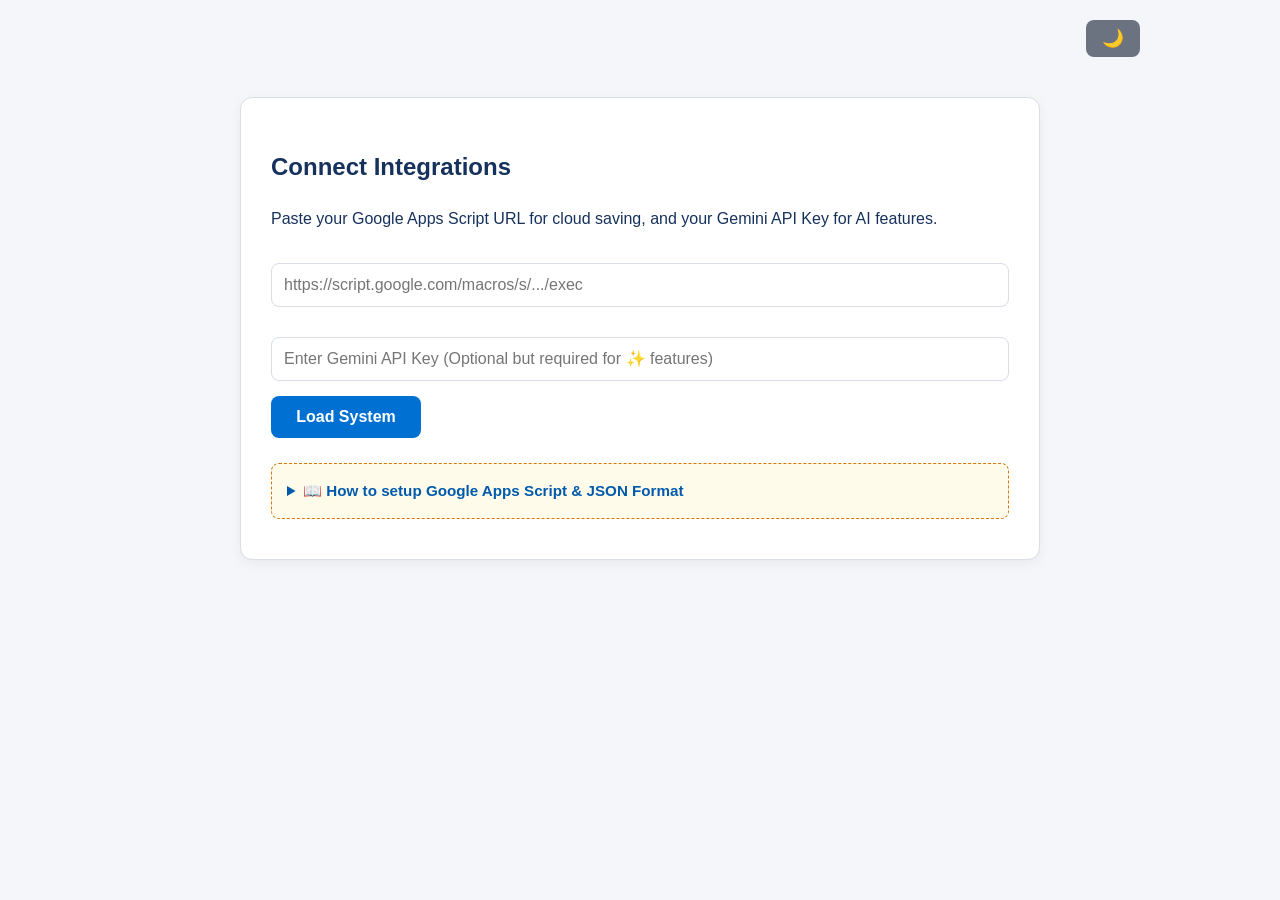
==== commit 2e70a8c0: "Update Quiz For Prep.html" ====
--- a/Quiz For Prep.html
+++ b/Quiz For Prep.html
@@ -158,7 +158,7 @@
         .export-btn { background: var(--success); color: var(--status-text); }
         .theme-btn { background: var(--secondary); font-size: 1.1em; padding: 8px 16px; }
         .api-key-btn { background: var(--purple); font-size: 1.2em; padding: 8px 12px; }
-        .notes-btn { background: var(--primary); color: white; } /* New Note button styling */
+        .notes-btn { background: var(--primary); color: white; } 
 
         /* Sync Status Indicator */
         .sync-status {
@@ -197,7 +197,6 @@
             padding: 30px; display: flex; flex-direction: column;
         }
         
-        /* Ensure Notes modal maps similarly to Review Modal but has its own space */
         .notes-modal {
             position: fixed; top: 5%; left: 50%; transform: translateX(-50%);
             width: 90%; max-width: 900px; max-height: 90vh; overflow-y: auto; z-index: 1002;
@@ -244,6 +243,7 @@
             .q-text { font-size: 1.15em; }
             .header { justify-content: center; }
             .button-group { flex-direction: row; }
+            .notes-modal-header { flex-direction: column; align-items: flex-start; gap: 10px; }
         }
     </style>
 </head>
@@ -273,8 +273,11 @@
 <div id="notesOverlay" class="overlay hidden"></div>
 <div id="notesModal" class="card notes-modal hidden">
     <button id="closeNotesBtn" class="close-review-btn" title="Close Notes">&times;</button>
-    <h2 style="margin-top: 0; padding-right: 30px; color: var(--text);">Study Notes</h2>
-    <p style="color: var(--secondary); margin-top: 0;">Concise, auto-generated notes based on quiz explanations.</p>
+    <div class="notes-modal-header" style="display: flex; justify-content: space-between; align-items: center; padding-right: 40px;">
+        <h2 style="margin: 0; color: var(--text);">Study Notes</h2>
+        <button id="regenerateNotesBtn" class="action-btn" style="background: var(--purple); padding: 8px 16px; font-size: 14px; min-width: auto; flex: none;">🔄 Regenerate AI Notes</button>
+    </div>
+    <p style="color: var(--secondary); margin-top: 5px;">Concise, auto-generated notes based on quiz explanations.</p>
     <div id="notesContent" style="display: flex; flex-direction: column; gap: 10px; margin-top: 15px; font-size: 1.05em; line-height: 1.7; white-space: pre-wrap;"></div>
 </div>
 
@@ -297,7 +300,45 @@
     <input type="password" id="geminiApiKeyInput" placeholder="Enter Gemini API Key (Optional but required for ✨ features)">
     <button id="loadBtn" class="action-btn">Load System</button>
     <p id="loadingMsg" class="hidden" style="color: var(--primary); font-weight: bold; margin-top: 15px;">⏳ Communicating with Google Drive...</p>
+
+    <!-- Added Setup Guide Section -->
+    <div class="guide-section" style="margin: 25px 0 10px 0; padding: 15px; background: var(--edit-bg); border: 1px dashed var(--warning); border-radius: 8px; font-size: 0.95em;">
+        <details>
+            <summary style="font-weight: bold; cursor: pointer; color: var(--primary-hover); outline: none;">📖 How to setup Google Apps Script & JSON Format</summary>
+            <div style="margin-top: 15px; color: var(--text);">
+                <h4 style="margin-top: 0;">1. Google Apps Script Setup</h4>
+                <ol style="padding-left: 20px; line-height: 1.6;">
+                    <li>Create a blank text file in your Google Drive. Right-click it, select <strong>Share</strong>, and set general access to <strong>Anyone with the link</strong>.</li>
+                    <li>Copy the <strong>File ID</strong> from the sharing link (the long string of characters between <code>/d/</code> and <code>/view</code>).</li>
+                    <li>Go to <a href="https://script.google.com" target="_blank" style="color: var(--primary);">script.google.com</a> and click <strong>New Project</strong>.</li>
+                    <li>Open this <a href="https://docs.google.com/document/d/16jmzlkyOZBvo28CyPSjJifSOuhsWieFGZusJhTzh8Yg/edit?usp=drivesdk" target="_blank" style="color: var(--primary);"><strong>Sample Google Script</strong></a>, copy its contents, and paste it into your new Apps Script project.</li>
+                    <li>Inside the script editor, locate the variable for the File ID and replace it with the one you copied in Step 2.</li>
+                    <li>Click <strong>Deploy</strong> &gt; <strong>New deployment</strong> in the top right.</li>
+                    <li>Select the gear icon and choose <strong>Web app</strong>.</li>
+                    <li>Set <em>Execute as</em> to <strong>Me</strong> and <em>Who has access</em> to <strong>Anyone</strong>.</li>
+                    <li>Click <strong>Deploy</strong>, copy the resulting <strong>Web app URL</strong>, and paste it in the input above.</li>
+                </ol>
+                
+                <h4>2. JSON Question Format Example</h4>
+                <p>Your quiz data must be a JSON array of objects. Use 0-based indexing for <code>correctAnswers</code> (e.g., 0 is the first option). The app supports multiple correct answers.</p>
+                <pre style="background: var(--card-bg); padding: 12px; border: 1px solid var(--border); border-radius: 6px; overflow-x: auto; font-family: monospace; font-size: 0.9em;">[
+  {
+    "question": "What is the capital of France?",
+    "options": ["Berlin", "London", "Paris", "Rome"],
+    "correctAnswers": [2]
+  },
+  {
+    "question": "Which of these are primary colors?",
+    "options": ["Red", "Green", "Blue", "Yellow"],
+    "correctAnswers": [0, 2]
+  }
+]</pre>
+            </div>
+        </details>
+    </div>
+    <!-- End Setup Guide Section -->
 </div>
+
 
 <div id="jsonInputScreen" class="config-container card hidden">
     <h2 id="jsonScreenTitle">Upload Quiz Data</h2>
@@ -356,13 +397,11 @@
     let curIdx = 0;
     let isEditingData = false;
     let appsScriptUrl = "";
-    let globalNotes = null; // New variable to store generated notes
-
-    // Helper for sleep/delays
+    let globalNotes = null;
+
     const delay = (ms) => new Promise(resolve => setTimeout(resolve, ms));
 
     document.addEventListener('DOMContentLoaded', () => {
-        // Theme logic
         const themeBtn = document.getElementById('themeToggleBtn');
         if (localStorage.getItem('quizTheme') === 'dark') {
             document.body.classList.add('dark-theme');
@@ -372,33 +411,28 @@
         }
         themeBtn.addEventListener('click', toggleTheme);
 
-        // Populate Config Data
         const savedUrl = localStorage.getItem('gasWebUrl');
         const savedApiKey = localStorage.getItem('geminiApiKey');
         if (savedUrl) document.getElementById('scriptUrlInput').value = savedUrl;
         if (savedApiKey) document.getElementById('geminiApiKeyInput').value = savedApiKey;
 
-        // Core Listeners
         document.getElementById('loadBtn').addEventListener('click', () => initiateLoad(true));
         document.getElementById('clearCacheBtn').addEventListener('click', unlinkDrive);
         document.getElementById('restartQuizBtn').addEventListener('click', restartQuiz);
         document.getElementById('exportJsonBtn').addEventListener('click', exportJSON);
         document.getElementById('copyQBtn').addEventListener('click', copyQuestion);
         
-        // Settings / Config Listeners
         document.getElementById('changeApiKeyBtn').addEventListener('click', changeApiKey);
         document.getElementById('checkAllBtn').addEventListener('click', checkAllWithGemini);
         
-        // Notes Feature Listeners
-        document.getElementById('notesBtn').addEventListener('click', handleNotesGeneration);
+        document.getElementById('notesBtn').addEventListener('click', () => handleNotesGeneration(false));
+        document.getElementById('regenerateNotesBtn').addEventListener('click', () => handleNotesGeneration(true));
         document.getElementById('closeNotesBtn').addEventListener('click', closeNotesModal);
 
-        // JSON Upload Listeners
         document.getElementById('reuploadBtn').addEventListener('click', showReuploadScreen);
         document.getElementById('saveNewJsonBtn').addEventListener('click', handleNewJsonSubmit);
         document.getElementById('cancelJsonBtn').addEventListener('click', cancelReupload);
         
-        // Quiz Interactions
         document.getElementById('submitBtn').addEventListener('click', submitAnswer);
         document.getElementById('nextBtn').addEventListener('click', nextQuestion);
         document.getElementById('markBtn').addEventListener('click', toggleMark);
@@ -406,11 +440,9 @@
         document.getElementById('saveDataBtn').addEventListener('click', saveEditedData);
         document.getElementById('cancelEditBtn').addEventListener('click', () => { isEditingData = false; renderQ(); });
 
-        // AI Integrations
         document.getElementById('geminiHelpBtn').addEventListener('click', fetchGeminiAnswer);
         document.getElementById('toggleExplanationBtn').addEventListener('click', toggleExplanation);
 
-        // Review Modal listeners
         document.getElementById('closeReviewBtn').addEventListener('click', closeReviewModal);
 
         if (savedUrl) initiateLoad(false);
@@ -436,7 +468,7 @@
         localStorage.removeItem('geminiApiKey');
         localStorage.removeItem('quizDataFull');
         localStorage.removeItem('quizProgress');
-        localStorage.removeItem('quizNotes'); // clear cached notes
+        localStorage.removeItem('quizNotes'); 
         location.reload();
     }
 
@@ -470,8 +502,6 @@
             indicator.innerText = '❌ Sync Failed';
         }
     }
-
-    // --- CLOUD SYNC LOGIC ---
 
     async function initiateLoad(isManual) {
         const urlInput = document.getElementById('scriptUrlInput').value.trim();
@@ -584,14 +614,12 @@
         localStorage.setItem('quizNotes', globalNotes || "");
     }
 
-    // --- HELPER FOR FORMATTING INDICES TO LETTERS ---
     function formatIndicesToLetters(indicesArray) {
         if (!indicesArray || indicesArray.length === 0) return "None";
         const letters = indicesArray.map(i => String.fromCharCode(65 + i)).join(', ');
         return indicesArray.length > 1 ? `Options ${letters}` : `Option ${letters}`;
     }
 
-    // --- CENTRALIZED GEMINI FALLBACK AND RETRY EXECUTOR ---
     async function executeGeminiRequest(prompt, apiKey) {
         let model = 'gemini-3.6-flash';
         
@@ -604,9 +632,7 @@
             })
         });
 
-        // Check if primary request returns status code 459
         if (response.status === 459) {
-            // Retry once with the primary model
             response = await fetch(`https://generativelanguage.googleapis.com/v1beta/models/${model}:generateContent?key=${apiKey}`, {
                 method: 'POST',
                 headers: { 'Content-Type': 'application/json' },
@@ -616,7 +642,6 @@
                 })
             });
 
-            // If it fails again (either another 459 or other bad request status), switch context to the fallback model
             if (response.status === 459 || !response.ok) {
                 model = 'gemini-3-flash-preview';
                 response = await fetch(`https://generativelanguage.googleapis.com/v1beta/models/${model}:generateContent?key=${apiKey}`, {
@@ -639,9 +664,8 @@
         return data.candidates[0].content.parts[0].text;
     }
 
-    // --- NOTES GENERATION MODAL LOGIC ---
-    async function handleNotesGeneration() {
-        if (globalNotes) {
+    async function handleNotesGeneration(force = false) {
+        if (globalNotes && !force) {
             renderNotesModal(globalNotes);
             return;
         }
@@ -661,8 +685,8 @@
 
         const combinedExplanations = explanations.join("\n\n");
 
-        const prompt = `You are a study assistant. Combine the following quiz explanations and summarize them into a highly concise, precise set of bullet points (use standard markdown bullet points). 
-Make the notes as short and concise as possible, keeping only crucial facts to easily remember.
+        const prompt = `You are an expert exam prep assistant. Combine the following quiz explanations and summarize them into a highly precise, concise set of study notes using standard markdown bullet points. 
+Crucial requirement: Identify and explicitly mark the core concepts, patterns, or facts most critical for passing the exam as **IMPORTANT**. Keep only crucial facts to easily remember.
 
 Return strictly a valid JSON object matching this schema:
 {
@@ -673,9 +697,14 @@
 ${combinedExplanations}`;
 
         const notesBtn = document.getElementById('notesBtn');
+        const regenBtn = document.getElementById('regenerateNotesBtn');
         const originalText = notesBtn.innerText;
+        const originalRegenText = regenBtn.innerText;
+        
         notesBtn.innerText = '⏳ Generating...';
         notesBtn.disabled = true;
+        regenBtn.innerText = '⏳ Generating...';
+        regenBtn.disabled = true;
 
         try {
             const rawOutput = await executeGeminiRequest(prompt, apiKey);
@@ -694,11 +723,12 @@
         } finally {
             notesBtn.innerText = originalText;
             notesBtn.disabled = false;
+            regenBtn.innerText = originalRegenText;
+            regenBtn.disabled = false;
         }
     }
 
     function renderNotesModal(notesText) {
-        // Convert simple markdown strong formatting to HTML
         let htmlContent = notesText.replace(/\*\*(.*?)\*\*/g, '<strong>$1</strong>');
         document.getElementById('notesContent').innerHTML = htmlContent;
         
@@ -711,8 +741,6 @@
         document.getElementById('notesModal').classList.add('hidden');
     }
 
-
-    // --- AI BATCH CHECK ALL LOGIC ---
     async function checkAllWithGemini() {
         const apiKey = localStorage.getItem('geminiApiKey');
         if (!apiKey) {
@@ -819,7 +847,6 @@
             bar.style.width = `${Math.round((completed / total) * 100)}%`;
             text.innerText = `${completed} / ${total}`;
 
-            // Add a 15-second pause between batches to enforce the strictly capped 4 RPM limit.
             if (completed < total) {
                 for (let sec = 15; sec > 0; sec--) {
                     errorText.style.color = "var(--warning)";
@@ -850,7 +877,6 @@
         }
     }
 
-    // --- REVIEW MODAL LOGIC ---
     function showReviewModal(changes) {
         const overlay = document.getElementById('reviewOverlay');
         const modal = document.getElementById('reviewModal');
@@ -893,7 +919,6 @@
         document.getElementById('reviewModal').classList.add('hidden');
     }
 
-    // --- AI SINGLE QUESTION LOGIC ---
     async function fetchGeminiAnswer() {
         const apiKey = localStorage.getItem('geminiApiKey');
         if (!apiKey) {
@@ -979,9 +1004,6 @@
         }
     }
 
-
-    // --- NEW JSON UPLOAD LOGIC ---
-
     function showReuploadScreen() {
         if(!confirm("Warning: Pasting new JSON will overwrite your current cloud file and reset all progress. Do you wish to continue?")) return;
         
@@ -1021,7 +1043,7 @@
                 explanation: null
             }));
             curIdx = 0;
-            globalNotes = null; // Clear old notes when uploading new JSON
+            globalNotes = null; 
             
             document.getElementById('jsonInputScreen').classList.add('hidden');
             
@@ -1033,8 +1055,6 @@
             console.error(e);
         }
     }
-
-    // --- CORE APP LOGIC ---
 
     function startApp() {
         document.getElementById('configScreen').classList.add('hidden');
@@ -1208,7 +1228,6 @@
         toggleExplanationBtn.innerText = "Show Explanation";
         explanationText.innerText = q.explanation ? q.explanation : ""; 
 
-        // Button Visibility
         const submitBtn = document.getElementById('submitBtn');
         const nextBtn = document.getElementById('nextBtn');
         const markBtn = document.getElementById('markBtn');
